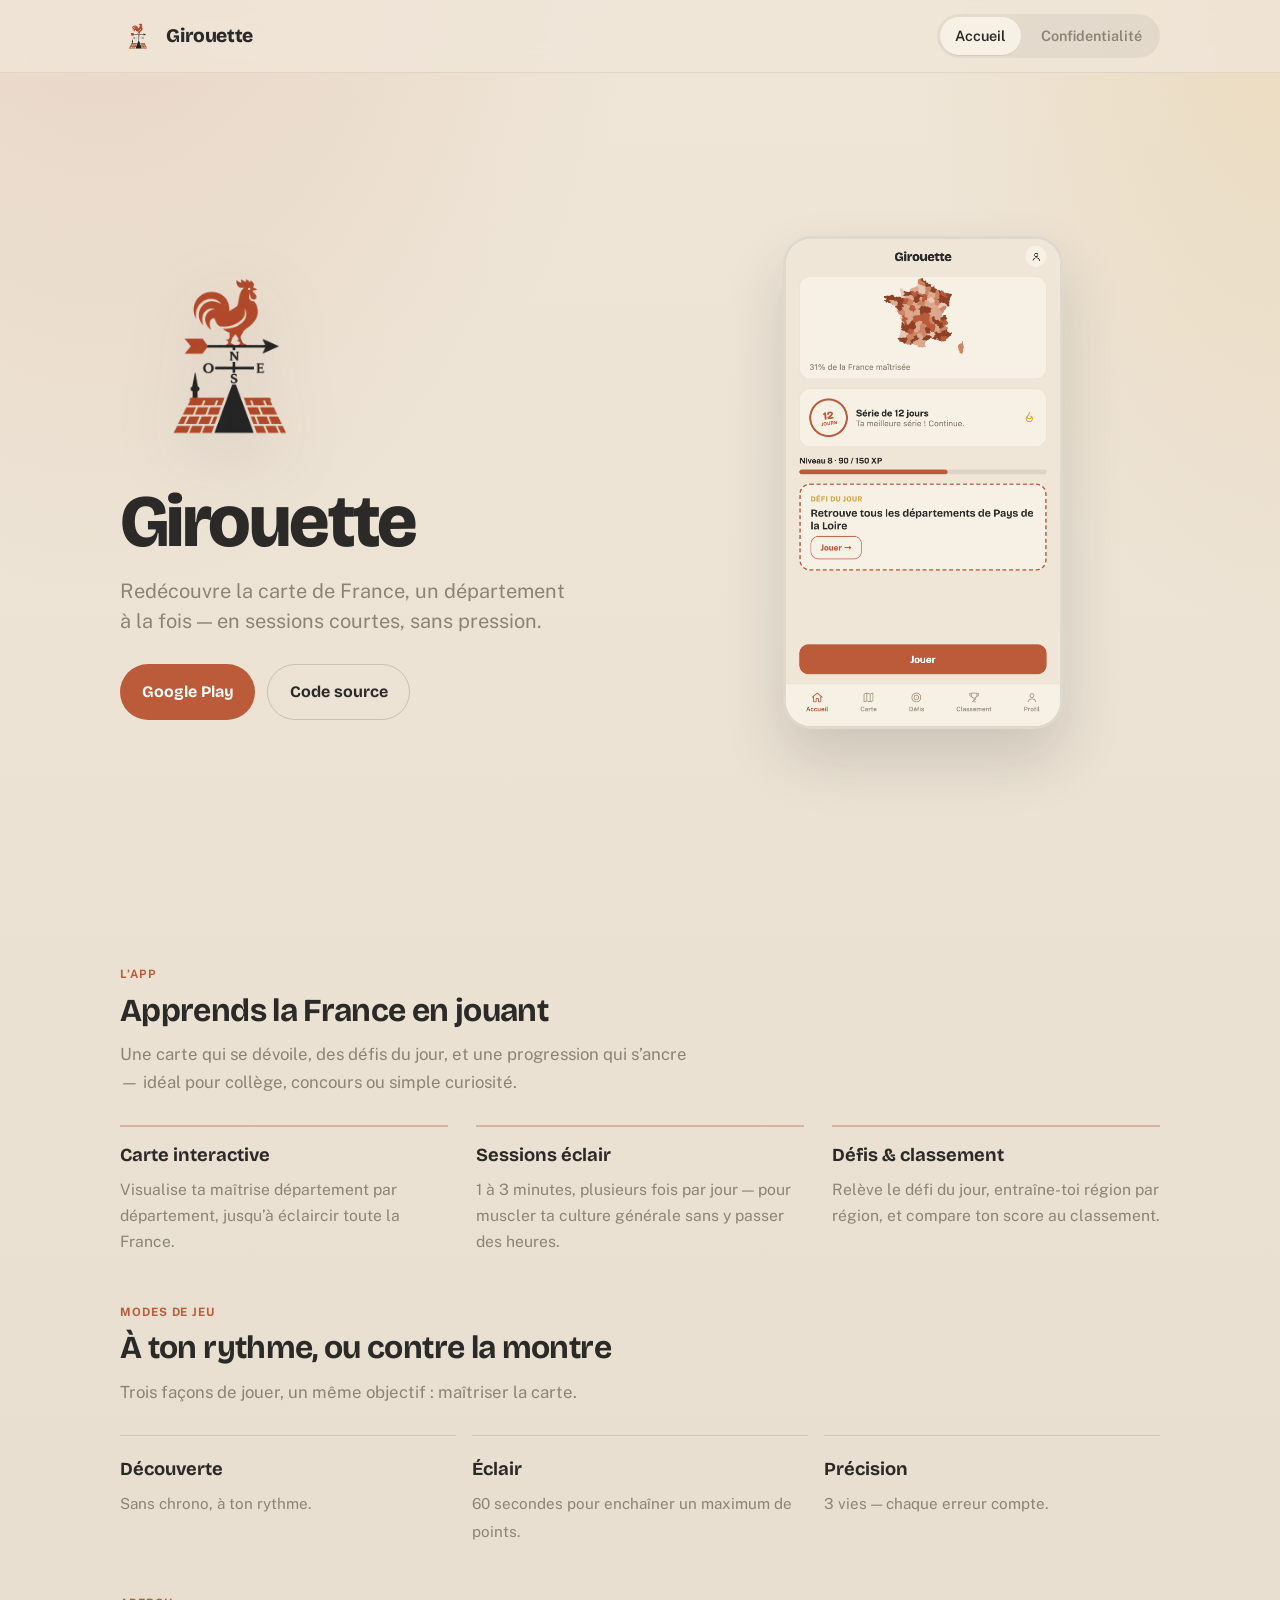
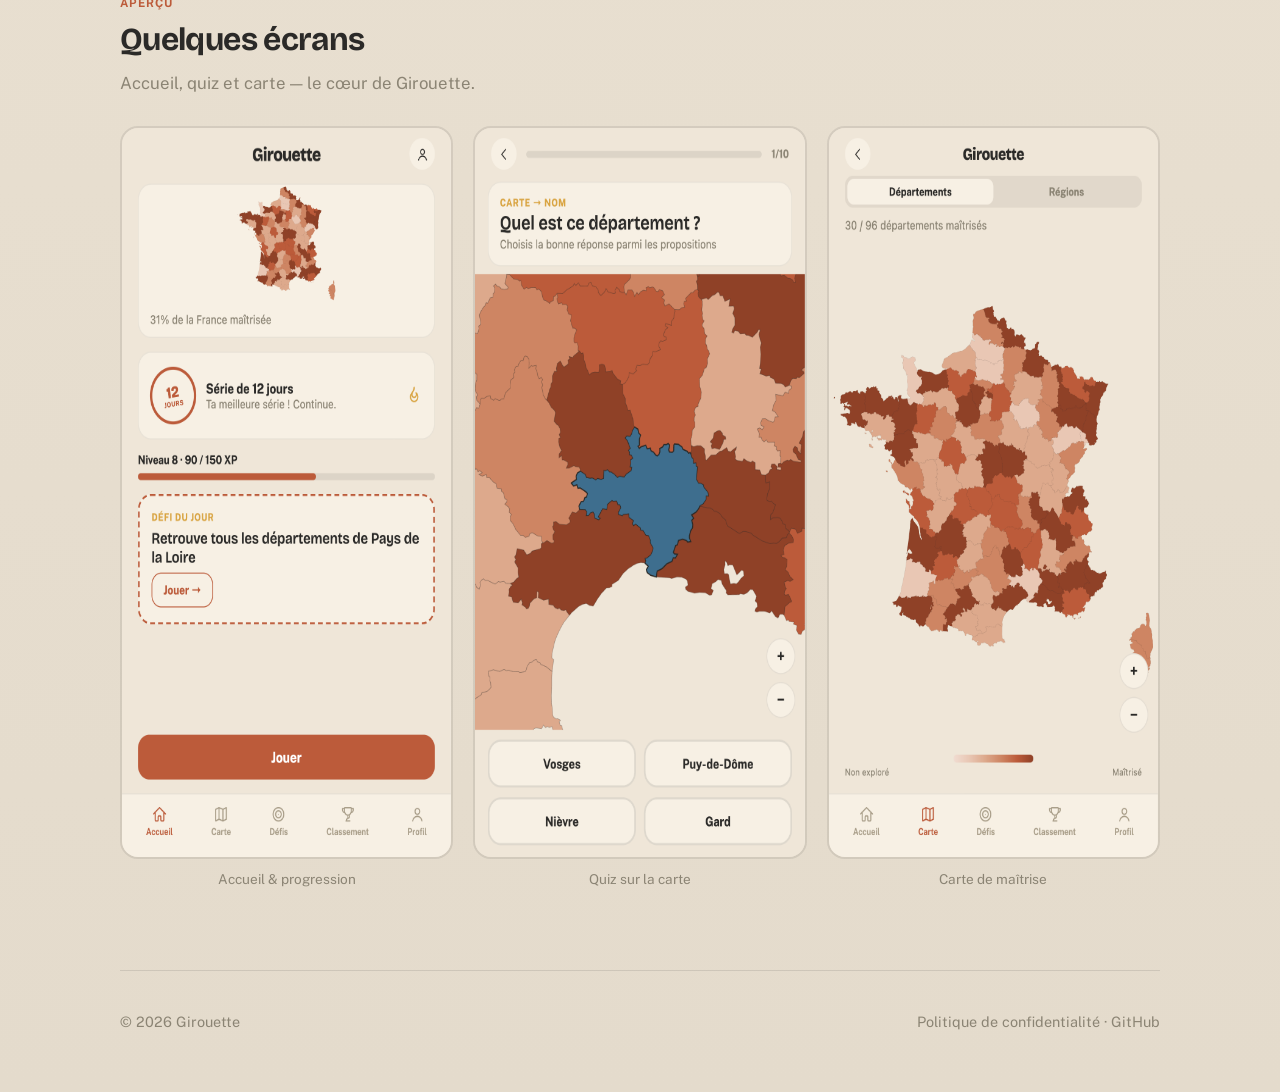
==== index.html @ 8427e816 "Initial commit: site vitrine Girouette (landing + confidentialité) Contenu déplacé depuis le dossier" ====
<!DOCTYPE html>
<html lang="fr">
  <head>
    <meta charset="utf-8" />
    <meta name="viewport" content="width=device-width, initial-scale=1" />
    <title>Girouette — Redécouvre la carte de France</title>
    <meta
      name="description"
      content="Girouette, le quiz de géographie française : départements, défis, carte interactive et classement."
    />
    <link rel="icon" href="assets/favicon.png" />
    <link rel="preconnect" href="https://fonts.googleapis.com" />
    <link rel="preconnect" href="https://fonts.gstatic.com" crossorigin />
    <link
      href="https://fonts.googleapis.com/css2?family=Bricolage+Grotesque:opsz,wght@12..96,700;12..96,800&family=Public+Sans:wght@400;500;600;700&display=swap"
      rel="stylesheet"
    />
    <link rel="stylesheet" href="styles.css" />
  </head>
  <body>
    <header class="site-header">
      <div class="site-header-inner">
        <a class="site-brand" href="index.html">
          <img src="assets/logo.png" alt="" width="36" height="36" />
          <span>Girouette</span>
        </a>
        <nav class="tabs" aria-label="Navigation principale">
          <a href="index.html" aria-current="page">Accueil</a>
          <a href="privacy.html">Confidentialité</a>
        </nav>
      </div>
    </header>

    <main>
      <section class="hero" aria-label="Présentation">
        <div class="hero-copy">
          <img class="hero-logo" src="assets/logo.png" alt="Logo Girouette" />
          <h1 class="hero-brand">Girouette</h1>
          <p class="hero-lead">
            Redécouvre la carte de France, un département à la fois — en sessions
            courtes, sans pression.
          </p>
          <div class="cta-row">
            <a
              class="btn btn-primary"
              href="https://play.google.com/store/apps/details?id=com.radaxx.girouette"
              rel="noopener noreferrer"
              >Google Play</a
            >
            <a
              class="btn btn-ghost"
              href="https://github.com/Radaxx/Girouette"
              rel="noopener noreferrer"
              >Code source</a
            >
          </div>
        </div>
        <div class="hero-visual">
          <div class="phone-frame">
            <img
              src="assets/screen-accueil.png"
              alt="Écran d'accueil de Girouette avec la carte de France"
              width="412"
              height="733"
            />
          </div>
        </div>
      </section>

      <section class="section" id="fonctionnalites">
        <p class="section-eyebrow">L’app</p>
        <h2>Apprends la France en jouant</h2>
        <p class="section-lead">
          Une carte qui se dévoile, des défis du jour, et une progression qui
          s’ancre — idéal pour collège, concours ou simple curiosité.
        </p>
        <ul class="feature-list">
          <li>
            <h3>Carte interactive</h3>
            <p>
              Visualise ta maîtrise département par département, jusqu’à
              éclaircir toute la France.
            </p>
          </li>
          <li>
            <h3>Sessions éclair</h3>
            <p>
              1 à 3 minutes, plusieurs fois par jour — pour muscler ta culture
              générale sans y passer des heures.
            </p>
          </li>
          <li>
            <h3>Défis &amp; classement</h3>
            <p>
              Relève le défi du jour, entraîne-toi région par région, et compare
              ton score au classement.
            </p>
          </li>
        </ul>
      </section>

      <section class="section" id="modes">
        <p class="section-eyebrow">Modes de jeu</p>
        <h2>À ton rythme, ou contre la montre</h2>
        <p class="section-lead">Trois façons de jouer, un même objectif : maîtriser la carte.</p>
        <div class="modes">
          <div class="mode">
            <strong>Découverte</strong>
            <span>Sans chrono, à ton rythme.</span>
          </div>
          <div class="mode">
            <strong>Éclair</strong>
            <span>60 secondes pour enchaîner un maximum de points.</span>
          </div>
          <div class="mode">
            <strong>Précision</strong>
            <span>3 vies — chaque erreur compte.</span>
          </div>
        </div>
      </section>

      <section class="section" id="aperçu">
        <p class="section-eyebrow">Aperçu</p>
        <h2>Quelques écrans</h2>
        <p class="section-lead">Accueil, quiz et carte — le cœur de Girouette.</p>
        <div class="gallery">
          <figure>
            <img src="assets/screen-accueil.png" alt="Accueil Girouette" width="412" height="733" />
            <figcaption>Accueil &amp; progression</figcaption>
          </figure>
          <figure>
            <img src="assets/screen-quiz.png" alt="Quiz Girouette" width="412" height="733" />
            <figcaption>Quiz sur la carte</figcaption>
          </figure>
          <figure>
            <img src="assets/screen-carte.png" alt="Carte Girouette" width="412" height="733" />
            <figcaption>Carte de maîtrise</figcaption>
          </figure>
        </div>
      </section>
    </main>

    <footer class="site-footer">
      <p>© 2026 Girouette</p>
      <p>
        <a href="privacy.html">Politique de confidentialité</a>
        ·
        <a href="https://github.com/Radaxx/Girouette" rel="noopener noreferrer">GitHub</a>
      </p>
    </footer>
  </body>
</html>
---- styles.css ----
:root {
  --terre: #bc5b3a;
  --encre: #2b2a28;
  --papier: #efe6d8;
  --carte: #f7f0e4;
  --ocre: #d9a441;
  --muted: #8b8474;
  --vert: #5c7a5e;
  --bleu: #3e6e8e;
}

* {
  box-sizing: border-box;
}

html {
  scroll-behavior: smooth;
}

body {
  margin: 0;
  min-height: 100vh;
  color: var(--encre);
  background:
    radial-gradient(ellipse 80% 55% at 8% -8%, rgba(188, 91, 58, 0.14), transparent 55%),
    radial-gradient(ellipse 55% 45% at 100% 0%, rgba(217, 164, 65, 0.16), transparent 52%),
    linear-gradient(180deg, var(--papier) 0%, #e8dfd0 55%, #e4dbcc 100%);
  font-family: "Public Sans", system-ui, sans-serif;
  font-size: 1.05rem;
  line-height: 1.65;
}

a {
  color: var(--bleu);
}

a:hover {
  color: var(--terre);
}

/* —— Site chrome —— */
.site-header {
  position: sticky;
  top: 0;
  z-index: 20;
  backdrop-filter: blur(12px);
  background: color-mix(in srgb, var(--papier) 82%, transparent);
  border-bottom: 1px solid color-mix(in srgb, var(--encre) 8%, transparent);
}

.site-header-inner {
  width: min(1040px, calc(100% - 2.5rem));
  margin: 0 auto;
  display: flex;
  align-items: center;
  justify-content: space-between;
  gap: 1rem;
  padding: 0.85rem 0;
}

.site-brand {
  display: inline-flex;
  align-items: center;
  gap: 0.65rem;
  text-decoration: none;
  color: var(--encre);
}

.site-brand img {
  width: 36px;
  height: 36px;
  object-fit: contain;
}

.site-brand span {
  font-family: "Bricolage Grotesque", sans-serif;
  font-weight: 800;
  font-size: 1.2rem;
  letter-spacing: -0.02em;
}

.tabs {
  display: flex;
  gap: 0.25rem;
  padding: 0.2rem;
  background: color-mix(in srgb, var(--encre) 6%, transparent);
  border-radius: 999px;
}

.tabs a {
  text-decoration: none;
  color: var(--muted);
  font-weight: 600;
  font-size: 0.9rem;
  padding: 0.45rem 0.95rem;
  border-radius: 999px;
  transition: color 0.2s ease, background 0.2s ease;
}

.tabs a:hover {
  color: var(--encre);
}

.tabs a[aria-current="page"] {
  background: var(--carte);
  color: var(--encre);
  box-shadow: 0 1px 0 color-mix(in srgb, var(--encre) 8%, transparent);
}

/* —— Landing —— */
.hero {
  width: min(1040px, calc(100% - 2.5rem));
  margin: 0 auto;
  min-height: calc(100svh - 64px);
  display: grid;
  align-items: center;
  gap: 2.5rem;
  padding: 2.5rem 0 3.5rem;
  grid-template-columns: 1.05fr 0.95fr;
}

@media (max-width: 860px) {
  .hero {
    grid-template-columns: 1fr;
    min-height: auto;
    padding-top: 2rem;
  }
}

.hero-copy {
  animation: rise 0.7s ease both;
}

.hero-visual {
  animation: rise 0.9s 0.12s ease both;
  justify-self: center;
}

.hero-logo {
  width: min(220px, 42vw);
  height: auto;
  display: block;
  margin-bottom: 1.4rem;
  filter: drop-shadow(0 18px 36px rgba(43, 42, 40, 0.14));
  animation: float 5.5s ease-in-out infinite;
}

.hero-brand {
  margin: 0;
  font-family: "Bricolage Grotesque", sans-serif;
  font-weight: 800;
  font-size: clamp(3rem, 8vw, 4.6rem);
  letter-spacing: -0.035em;
  line-height: 0.95;
}

.hero-lead {
  margin: 1.15rem 0 0;
  max-width: 28rem;
  font-size: clamp(1.05rem, 2.2vw, 1.25rem);
  color: var(--muted);
  line-height: 1.5;
}

.cta-row {
  display: flex;
  flex-wrap: wrap;
  gap: 0.75rem;
  margin-top: 1.75rem;
}

.btn {
  display: inline-flex;
  align-items: center;
  justify-content: center;
  text-decoration: none;
  font-family: "Bricolage Grotesque", sans-serif;
  font-weight: 700;
  font-size: 1rem;
  border-radius: 999px;
  padding: 0.85rem 1.35rem;
  transition: transform 0.2s ease, background 0.2s ease, color 0.2s ease;
}

.btn:hover {
  transform: translateY(-1px);
}

.btn-primary {
  background: var(--terre);
  color: #fff;
}

.btn-primary:hover {
  background: #a54e32;
  color: #fff;
}

.btn-ghost {
  background: transparent;
  color: var(--encre);
  border: 1.5px solid color-mix(in srgb, var(--encre) 18%, transparent);
}

.btn-ghost:hover {
  border-color: var(--terre);
  color: var(--terre);
}

.phone-frame {
  width: min(280px, 70vw);
  border-radius: 28px;
  overflow: hidden;
  border: 3px solid color-mix(in srgb, var(--encre) 12%, transparent);
  box-shadow:
    0 30px 60px rgba(43, 42, 40, 0.16),
    0 2px 0 rgba(255, 255, 255, 0.35) inset;
  background: var(--carte);
}

.phone-frame img {
  display: block;
  width: 100%;
  height: auto;
}

.section {
  width: min(1040px, calc(100% - 2.5rem));
  margin: 0 auto;
  padding: 3.5rem 0 1rem;
}

.section + .section {
  padding-top: 2rem;
}

.section-eyebrow {
  margin: 0 0 0.55rem;
  font-size: 0.72rem;
  font-weight: 700;
  letter-spacing: 0.08em;
  text-transform: uppercase;
  color: var(--terre);
}

.section h2 {
  margin: 0 0 0.75rem;
  font-family: "Bricolage Grotesque", sans-serif;
  font-weight: 700;
  font-size: clamp(1.55rem, 3.5vw, 2rem);
  letter-spacing: -0.02em;
  line-height: 1.15;
}

.section-lead {
  margin: 0 0 1.75rem;
  max-width: 36rem;
  color: var(--muted);
}

.feature-list {
  list-style: none;
  margin: 0;
  padding: 0;
  display: grid;
  gap: 1.35rem;
}

@media (min-width: 720px) {
  .feature-list {
    grid-template-columns: repeat(3, 1fr);
    gap: 1.75rem;
  }
}

.feature-list li {
  padding-top: 0.85rem;
  border-top: 2px solid color-mix(in srgb, var(--terre) 35%, transparent);
}

.feature-list h3 {
  margin: 0 0 0.4rem;
  font-family: "Bricolage Grotesque", sans-serif;
  font-weight: 700;
  font-size: 1.15rem;
}

.feature-list p {
  margin: 0;
  color: var(--muted);
  font-size: 0.98rem;
}

.modes {
  display: grid;
  gap: 1rem;
}

@media (min-width: 720px) {
  .modes {
    grid-template-columns: repeat(3, 1fr);
  }
}

.mode {
  padding: 1.15rem 0 0;
  border-top: 1px solid color-mix(in srgb, var(--encre) 12%, transparent);
}

.mode strong {
  display: block;
  font-family: "Bricolage Grotesque", sans-serif;
  font-size: 1.15rem;
  margin-bottom: 0.35rem;
}

.mode span {
  color: var(--muted);
  font-size: 0.95rem;
}

.gallery {
  display: grid;
  gap: 1.25rem;
  grid-template-columns: repeat(3, 1fr);
}

@media (max-width: 720px) {
  .gallery {
    grid-template-columns: 1fr;
    max-width: 280px;
    margin-inline: auto;
  }
}

.gallery figure {
  margin: 0;
}

.gallery img {
  width: 100%;
  border-radius: 18px;
  border: 2px solid color-mix(in srgb, var(--encre) 10%, transparent);
  display: block;
}

.gallery figcaption {
  margin-top: 0.55rem;
  font-size: 0.85rem;
  color: var(--muted);
  text-align: center;
}

.site-footer {
  width: min(1040px, calc(100% - 2.5rem));
  margin: 4rem auto 0;
  padding: 1.5rem 0 2.75rem;
  border-top: 1px solid color-mix(in srgb, var(--encre) 12%, transparent);
  color: var(--muted);
  font-size: 0.9rem;
  display: flex;
  flex-wrap: wrap;
  gap: 0.75rem 1.5rem;
  justify-content: space-between;
}

.site-footer a {
  color: var(--muted);
  text-decoration: none;
}

.site-footer a:hover {
  color: var(--terre);
}

/* —— Privacy page —— */
.privacy-wrap {
  width: min(720px, calc(100% - 2.5rem));
  margin: 0 auto;
  padding: 2.75rem 0 4rem;
}

.privacy-wrap .eyebrow {
  margin: 0 0 0.55rem;
  font-size: 0.72rem;
  font-weight: 700;
  letter-spacing: 0.08em;
  text-transform: uppercase;
  color: var(--terre);
}

.privacy-wrap h1 {
  margin: 0;
  font-family: "Bricolage Grotesque", sans-serif;
  font-weight: 700;
  font-size: clamp(1.7rem, 4vw, 2.2rem);
  letter-spacing: -0.02em;
  line-height: 1.15;
}

.privacy-wrap .meta {
  margin: 0.75rem 0 0;
  color: var(--muted);
  font-size: 0.95rem;
}

.toc {
  margin: 1.75rem 0 0;
  padding: 1.1rem 1.25rem;
  background: color-mix(in srgb, var(--carte) 88%, white);
  border: 1px solid color-mix(in srgb, var(--encre) 8%, transparent);
  border-radius: 14px;
}

.toc p {
  margin: 0 0 0.55rem;
  font-size: 0.78rem;
  font-weight: 700;
  letter-spacing: 0.06em;
  text-transform: uppercase;
  color: var(--muted);
}

.toc ul {
  margin: 0;
  padding: 0;
  list-style: none;
  display: grid;
  gap: 0.35rem;
}

.toc a {
  color: var(--encre);
  text-decoration: none;
  font-weight: 500;
  font-size: 0.98rem;
}

.toc a:hover {
  color: var(--terre);
}

.privacy-wrap article section {
  margin-top: 2.4rem;
}

.privacy-wrap h2 {
  margin: 0 0 0.85rem;
  font-family: "Bricolage Grotesque", sans-serif;
  font-weight: 700;
  font-size: 1.28rem;
  letter-spacing: -0.02em;
}

.privacy-wrap p {
  margin: 0 0 1rem;
}

.privacy-wrap ul {
  margin: 0 0 1rem;
  padding-left: 1.2rem;
}

.privacy-wrap li {
  margin-bottom: 0.45rem;
}

.privacy-wrap li::marker {
  color: var(--terre);
}

.privacy-wrap strong {
  font-weight: 600;
}

.privacy-wrap code {
  font-size: 0.9em;
}

.callout {
  margin: 1.1rem 0;
  padding: 1.05rem 1.2rem;
  background: var(--carte);
  border-left: 3px solid var(--terre);
  border-radius: 0 12px 12px 0;
}

.callout p:last-child {
  margin-bottom: 0;
}

@keyframes rise {
  from {
    opacity: 0;
    transform: translateY(18px);
  }
  to {
    opacity: 1;
    transform: translateY(0);
  }
}

@keyframes float {
  0%,
  100% {
    transform: translateY(0);
  }
  50% {
    transform: translateY(-8px);
  }
}

@media (prefers-reduced-motion: reduce) {
  .hero-copy,
  .hero-visual,
  .hero-logo {
    animation: none;
  }
}
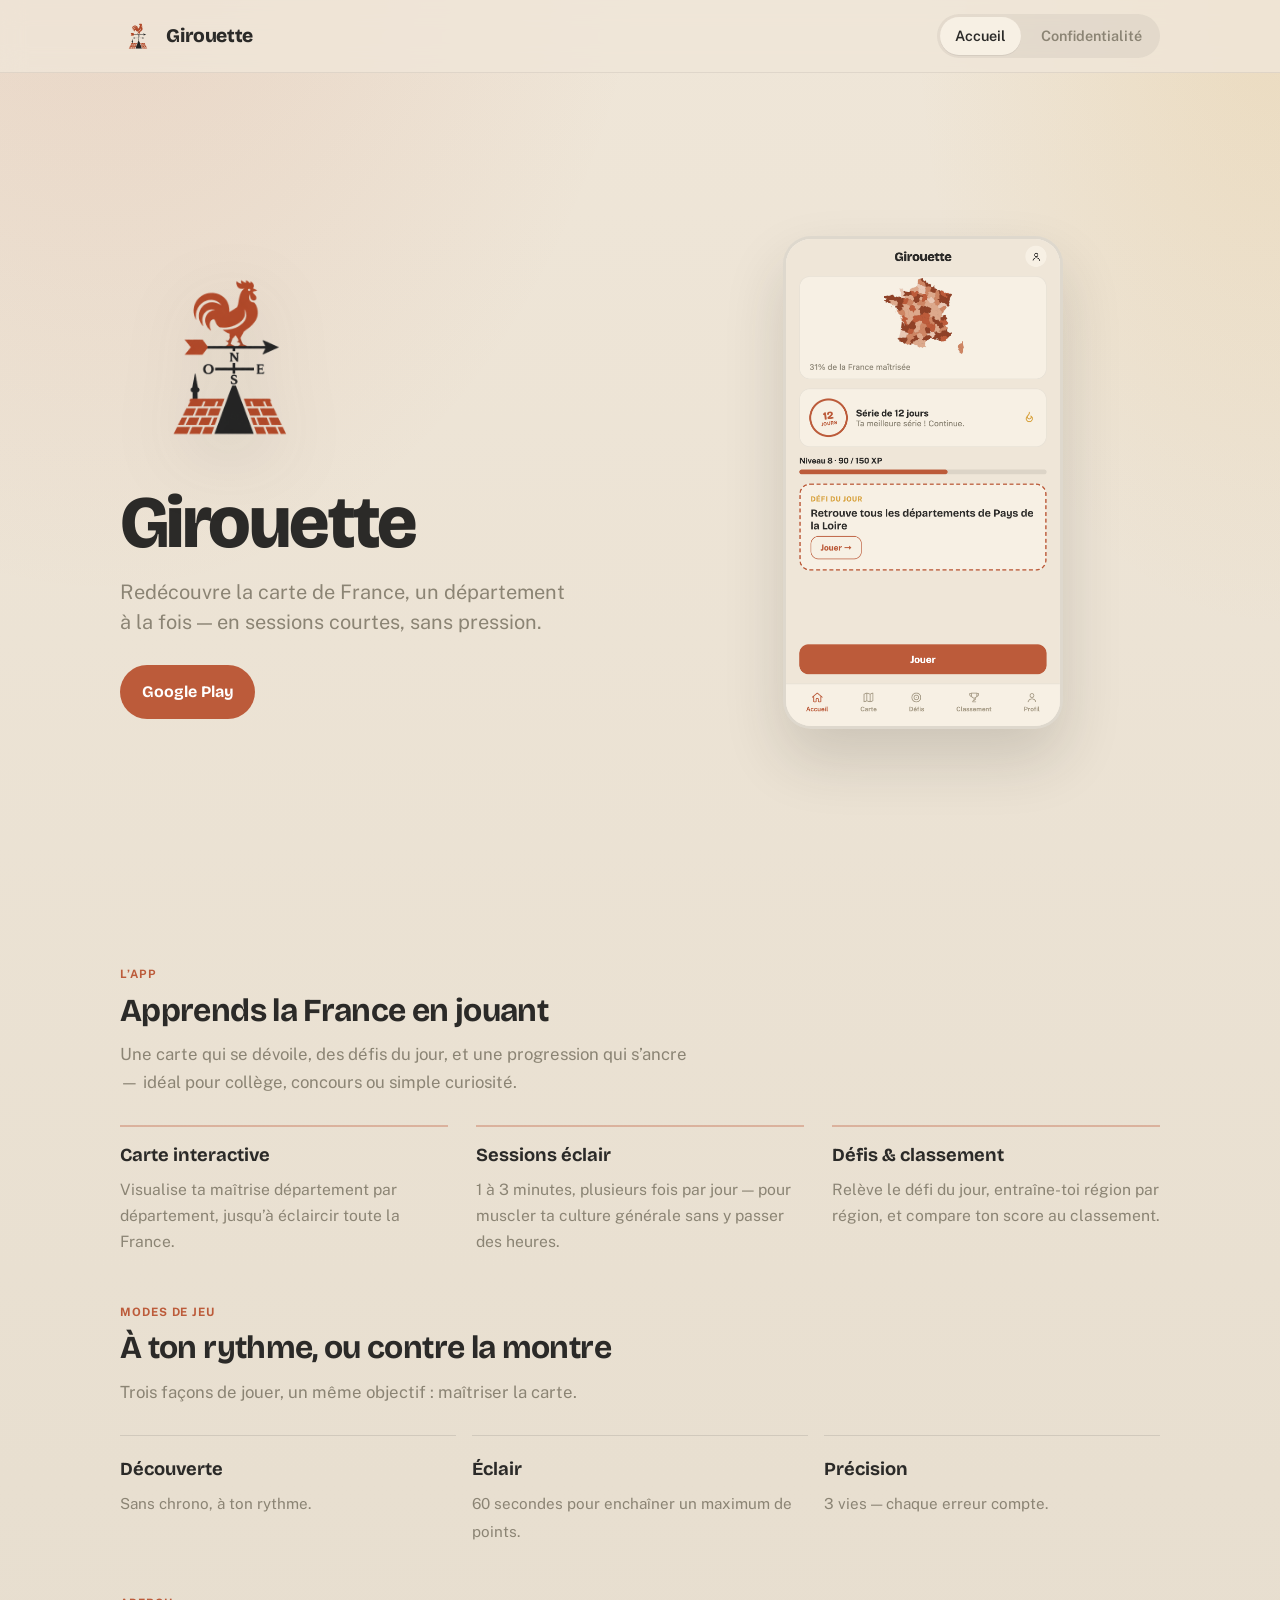
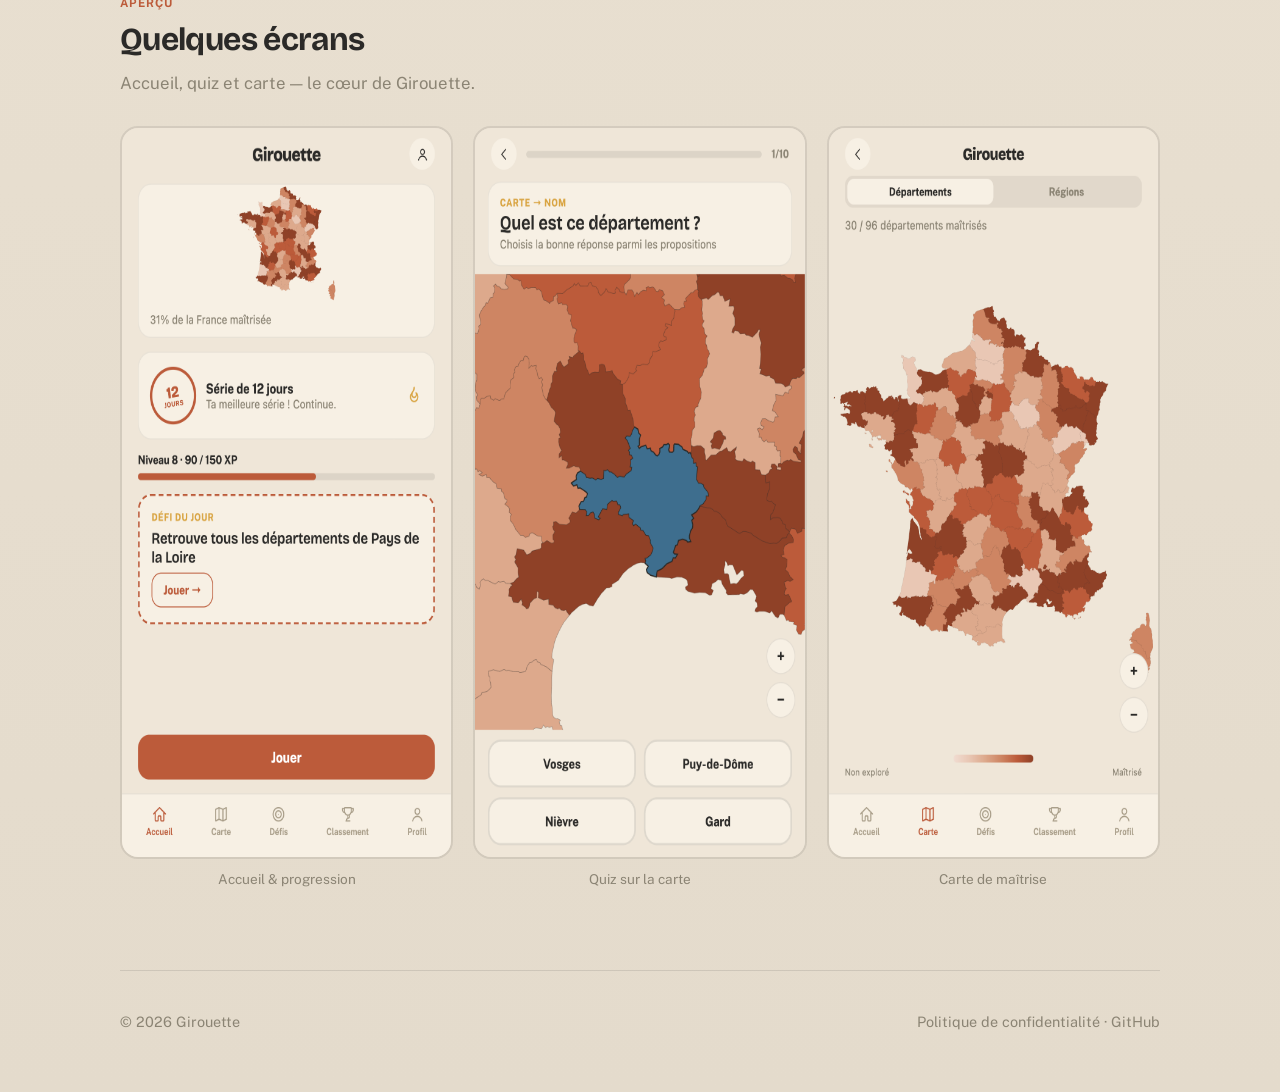
==== commit bf34ac7d: "Remove source code link from index.html Removed the link to the source code repository from the HTML" ====
--- a/index.html
+++ b/index.html
@@ -46,12 +46,6 @@
               href="https://play.google.com/store/apps/details?id=com.radaxx.girouette"
               rel="noopener noreferrer"
               >Google Play</a
-            >
-            <a
-              class="btn btn-ghost"
-              href="https://github.com/Radaxx/Girouette"
-              rel="noopener noreferrer"
-              >Code source</a
             >
           </div>
         </div>
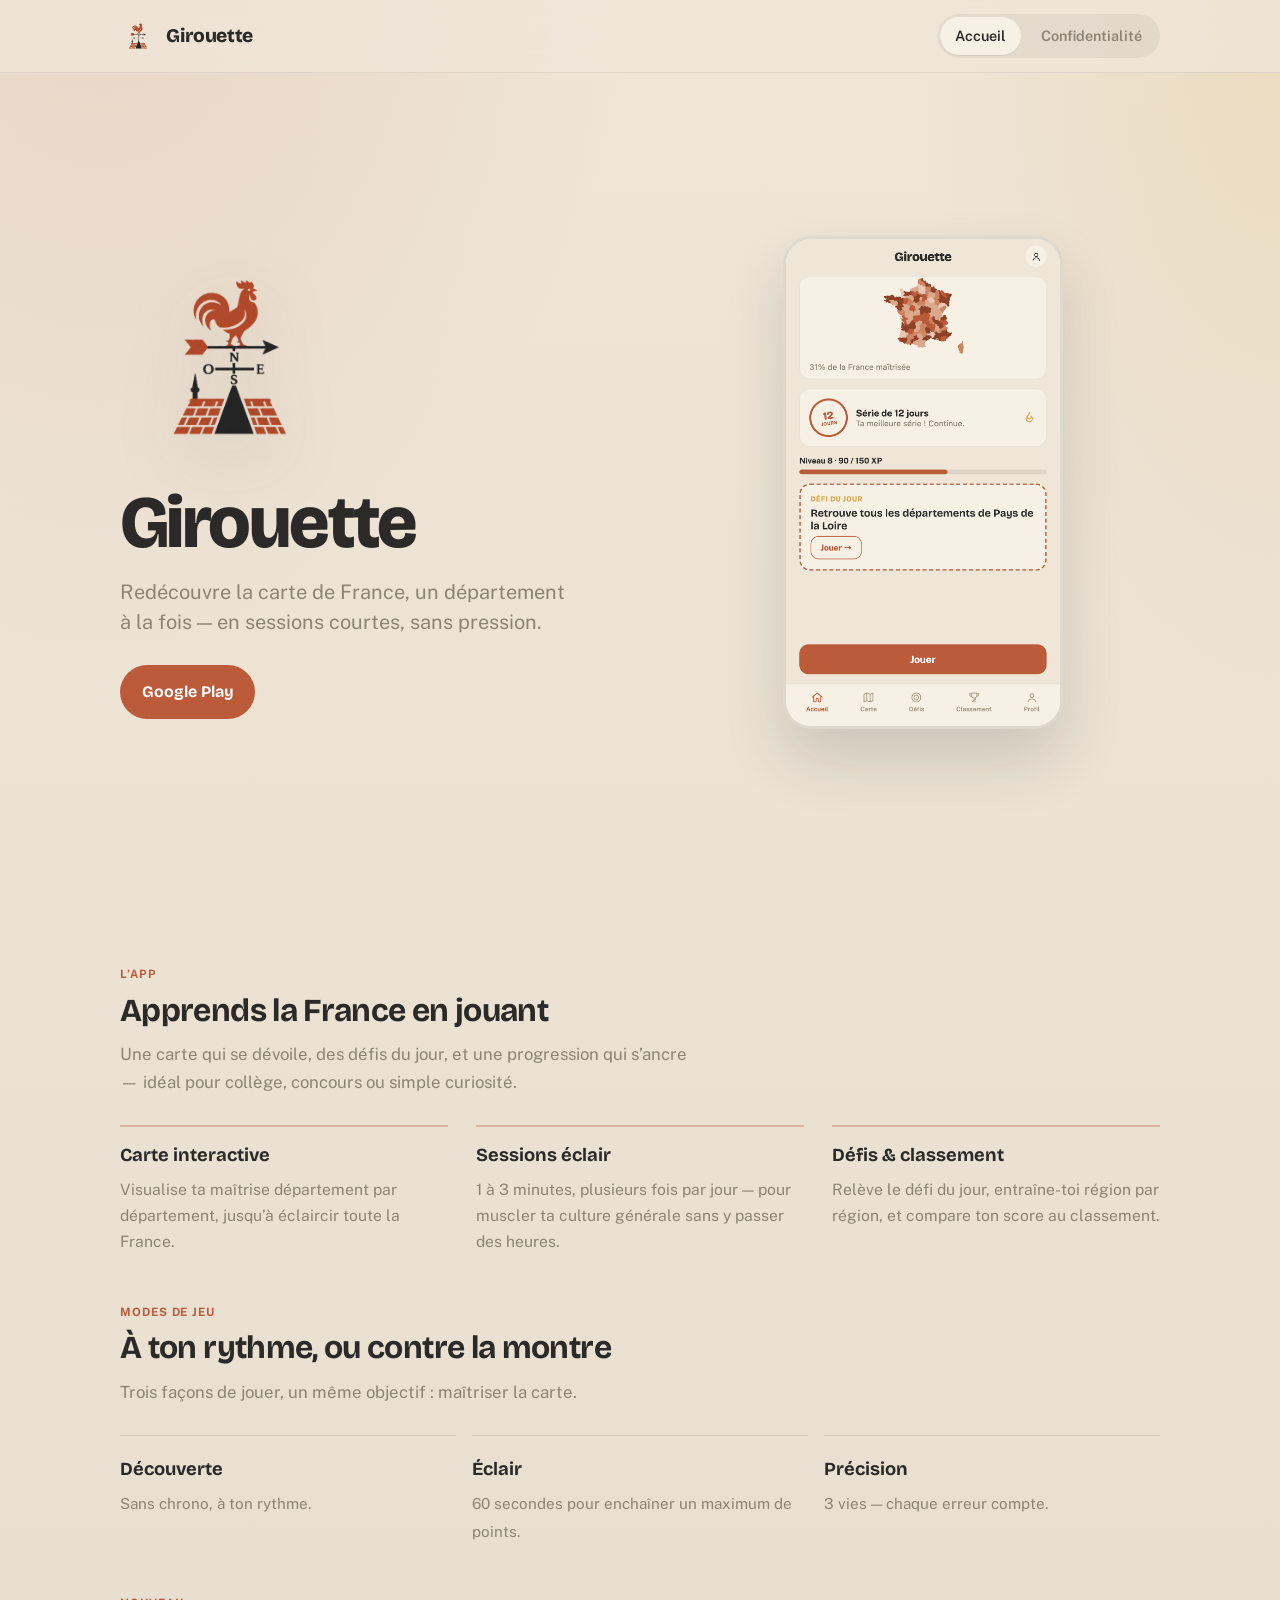
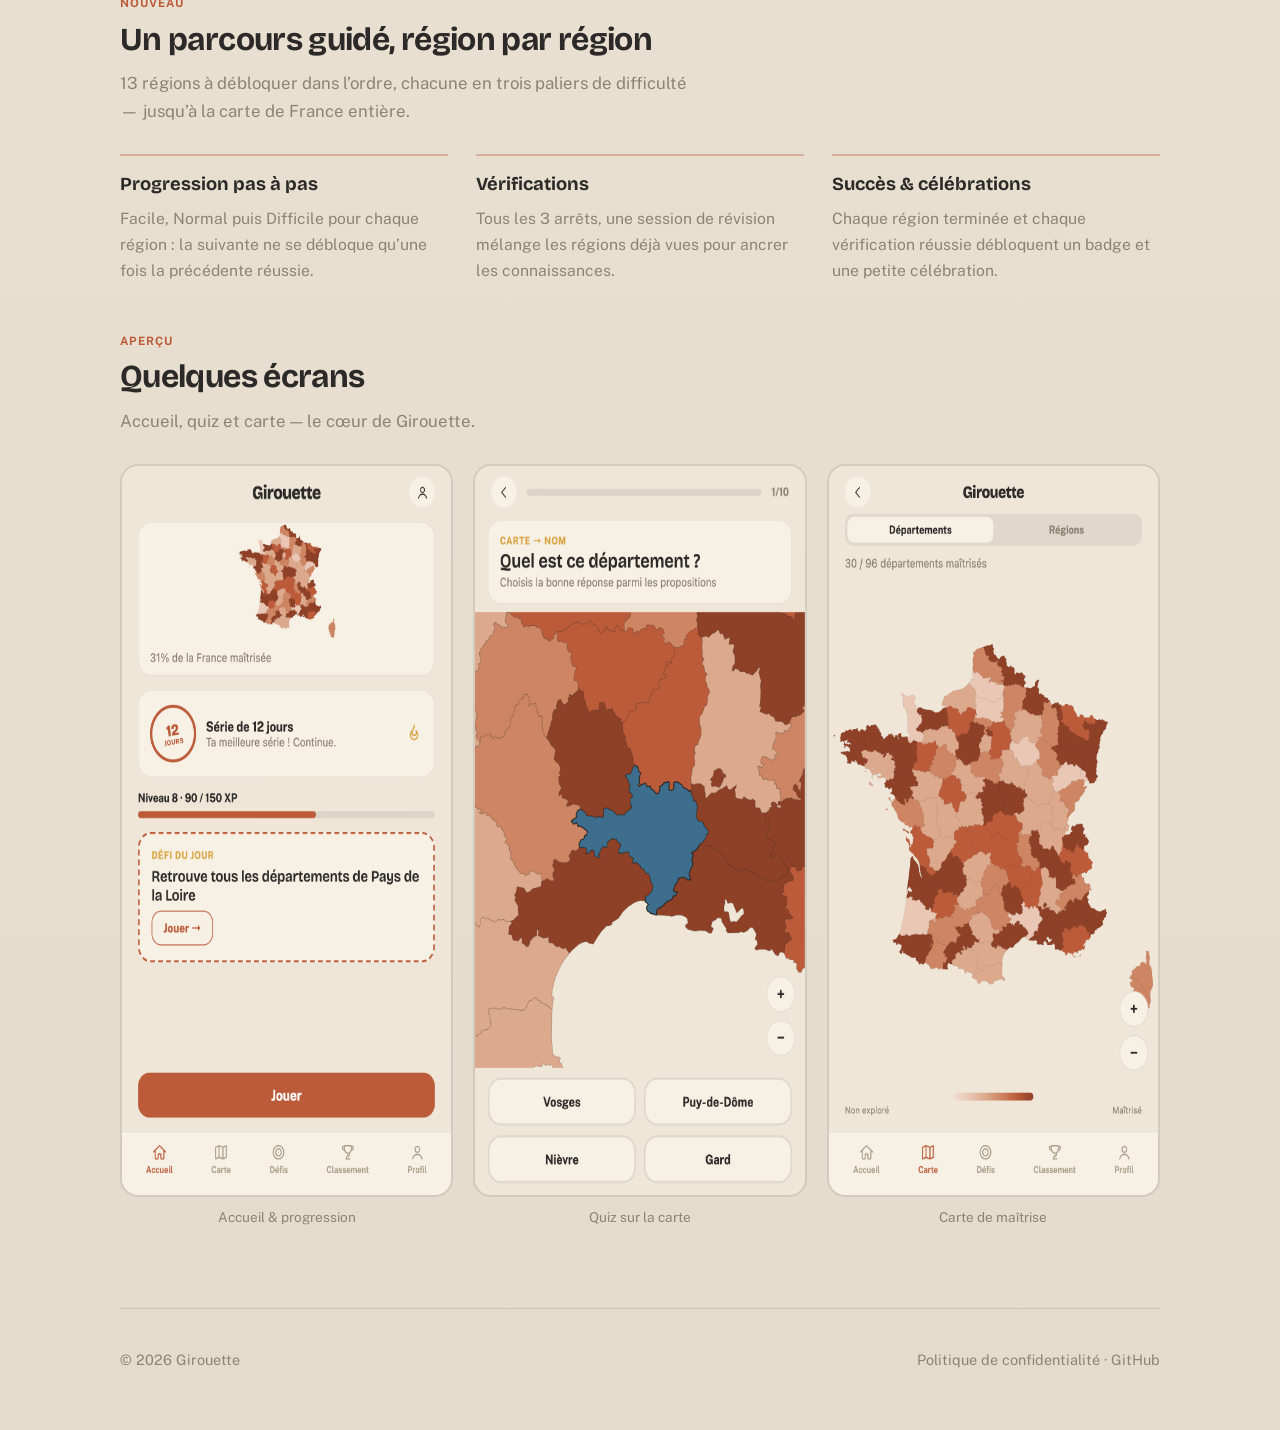
==== commit 267d728e: "Add a Parcours section to the landing page The app shipped a new guided, region-by-region learning p" ====
--- a/index.html
+++ b/index.html
@@ -6,7 +6,7 @@
     <title>Girouette — Redécouvre la carte de France</title>
     <meta
       name="description"
-      content="Girouette, le quiz de géographie française : départements, défis, carte interactive et classement."
+      content="Girouette, le quiz de géographie française : départements, parcours guidé région par région, défis, carte interactive et classement."
     />
     <link rel="icon" href="assets/favicon.png" />
     <link rel="preconnect" href="https://fonts.googleapis.com" />
@@ -113,6 +113,38 @@
         </div>
       </section>
 
+      <section class="section" id="parcours">
+        <p class="section-eyebrow">Nouveau</p>
+        <h2>Un parcours guidé, région par région</h2>
+        <p class="section-lead">
+          13 régions à débloquer dans l’ordre, chacune en trois paliers de
+          difficulté — jusqu’à la carte de France entière.
+        </p>
+        <ul class="feature-list">
+          <li>
+            <h3>Progression pas à pas</h3>
+            <p>
+              Facile, Normal puis Difficile pour chaque région : la suivante
+              ne se débloque qu’une fois la précédente réussie.
+            </p>
+          </li>
+          <li>
+            <h3>Vérifications</h3>
+            <p>
+              Tous les 3 arrêts, une session de révision mélange les régions
+              déjà vues pour ancrer les connaissances.
+            </p>
+          </li>
+          <li>
+            <h3>Succès &amp; célébrations</h3>
+            <p>
+              Chaque région terminée et chaque vérification réussie
+              débloquent un badge et une petite célébration.
+            </p>
+          </li>
+        </ul>
+      </section>
+
       <section class="section" id="aperçu">
         <p class="section-eyebrow">Aperçu</p>
         <h2>Quelques écrans</h2>
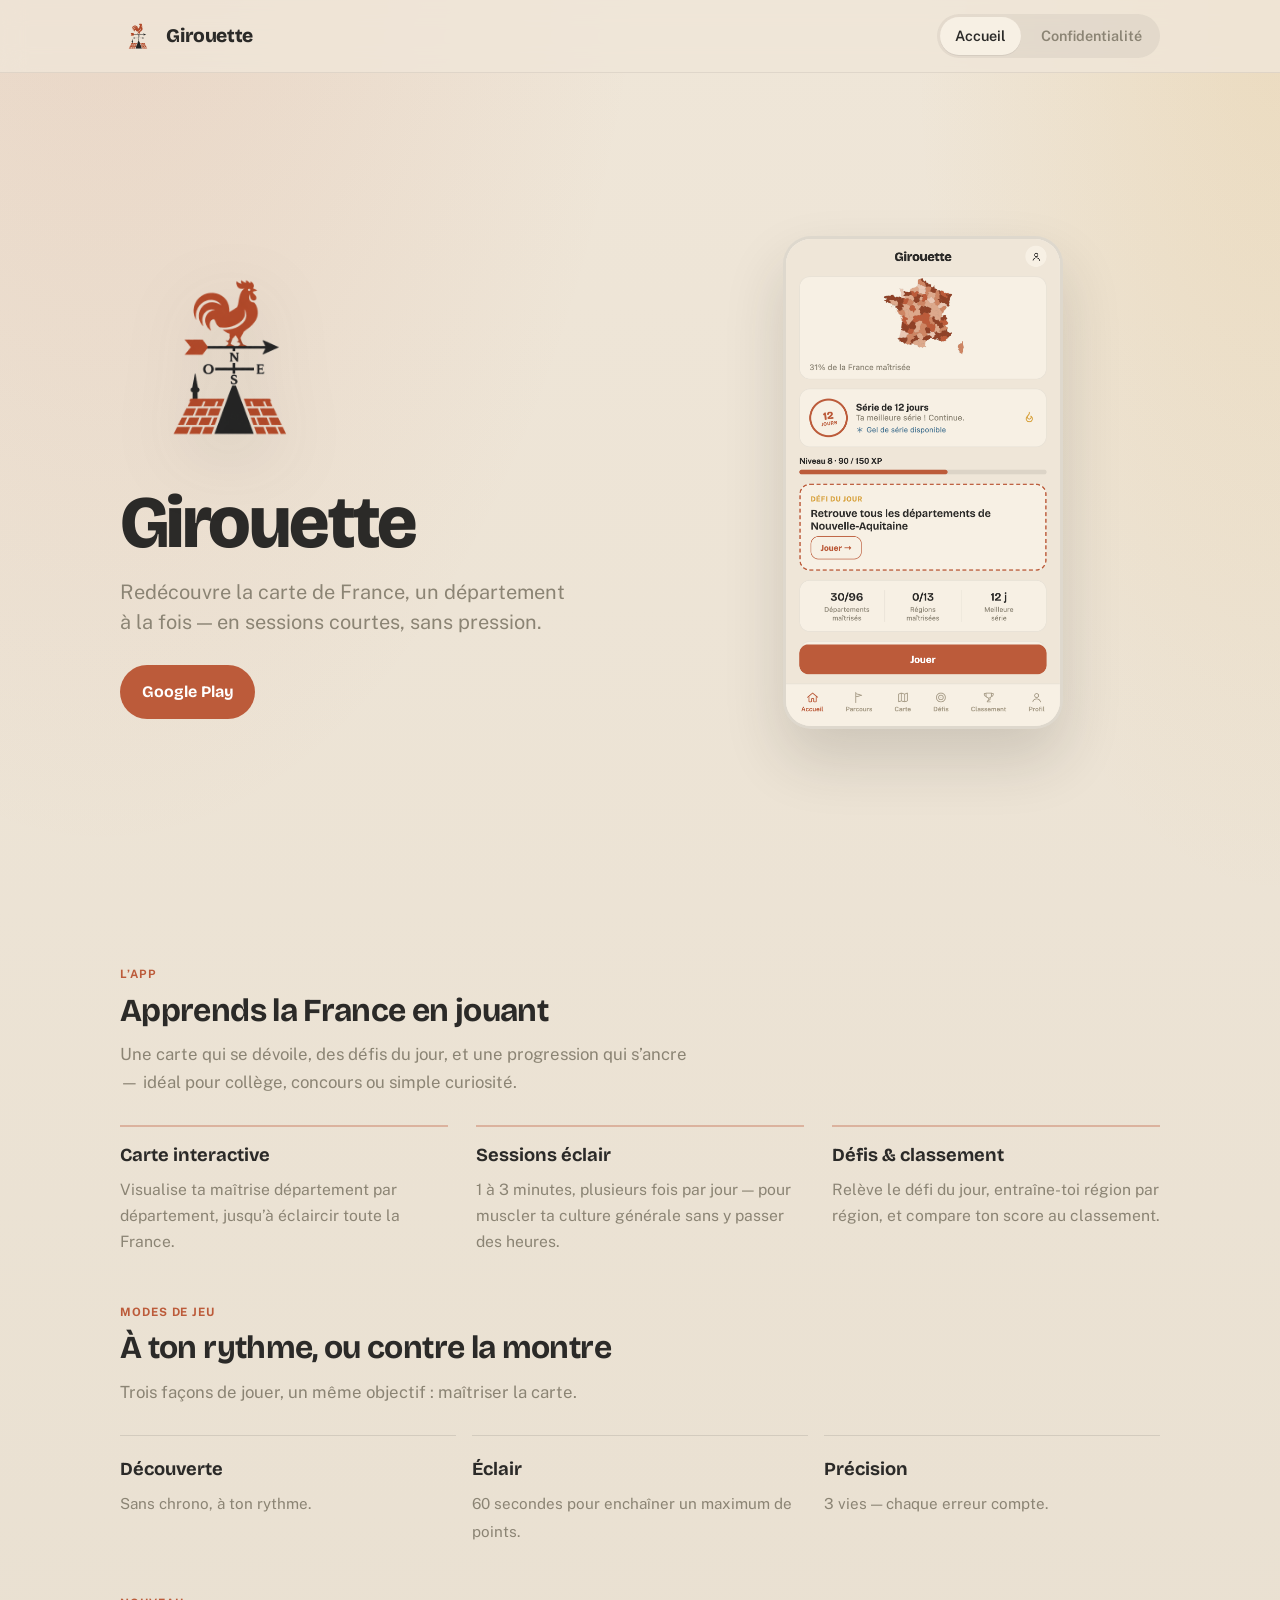
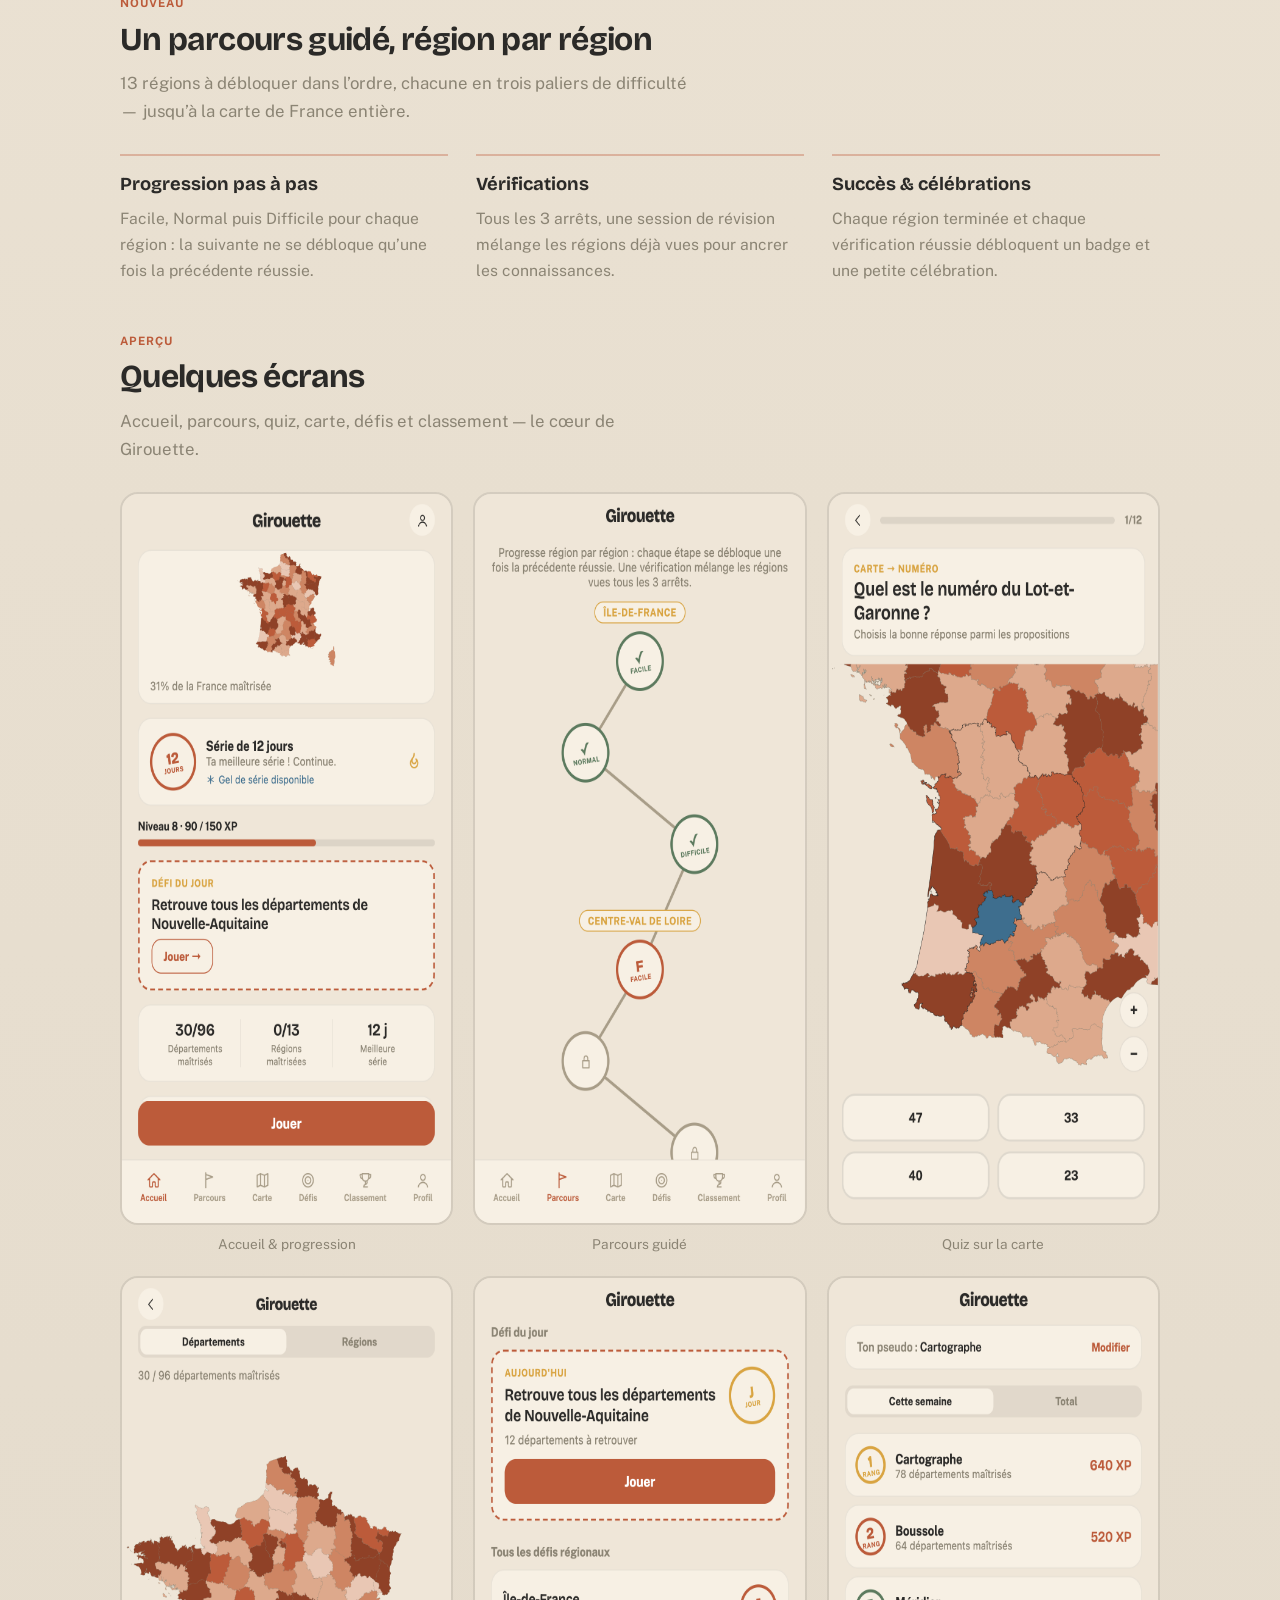
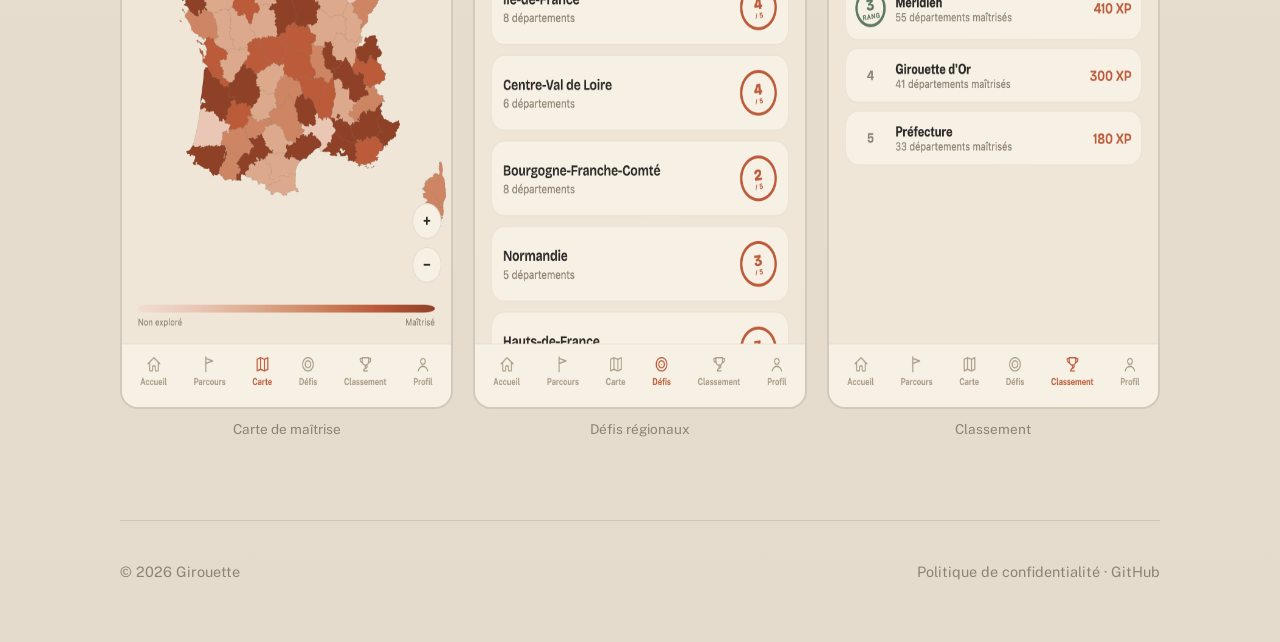
==== commit 59d3b7a1: "update privacy" ====
--- a/index.html
+++ b/index.html
@@ -148,11 +148,18 @@
       <section class="section" id="aperçu">
         <p class="section-eyebrow">Aperçu</p>
         <h2>Quelques écrans</h2>
-        <p class="section-lead">Accueil, quiz et carte — le cœur de Girouette.</p>
+        <p class="section-lead">
+          Accueil, parcours, quiz, carte, défis et classement — le cœur de
+          Girouette.
+        </p>
         <div class="gallery">
           <figure>
             <img src="assets/screen-accueil.png" alt="Accueil Girouette" width="412" height="733" />
             <figcaption>Accueil &amp; progression</figcaption>
+          </figure>
+          <figure>
+            <img src="assets/screen-parcours.png" alt="Parcours guidé Girouette" width="412" height="733" />
+            <figcaption>Parcours guidé</figcaption>
           </figure>
           <figure>
             <img src="assets/screen-quiz.png" alt="Quiz Girouette" width="412" height="733" />
@@ -161,6 +168,14 @@
           <figure>
             <img src="assets/screen-carte.png" alt="Carte Girouette" width="412" height="733" />
             <figcaption>Carte de maîtrise</figcaption>
+          </figure>
+          <figure>
+            <img src="assets/screen-defis.png" alt="Défis régionaux Girouette" width="412" height="733" />
+            <figcaption>Défis régionaux</figcaption>
+          </figure>
+          <figure>
+            <img src="assets/screen-classement.png" alt="Classement Girouette" width="412" height="733" />
+            <figcaption>Classement</figcaption>
           </figure>
         </div>
       </section>
